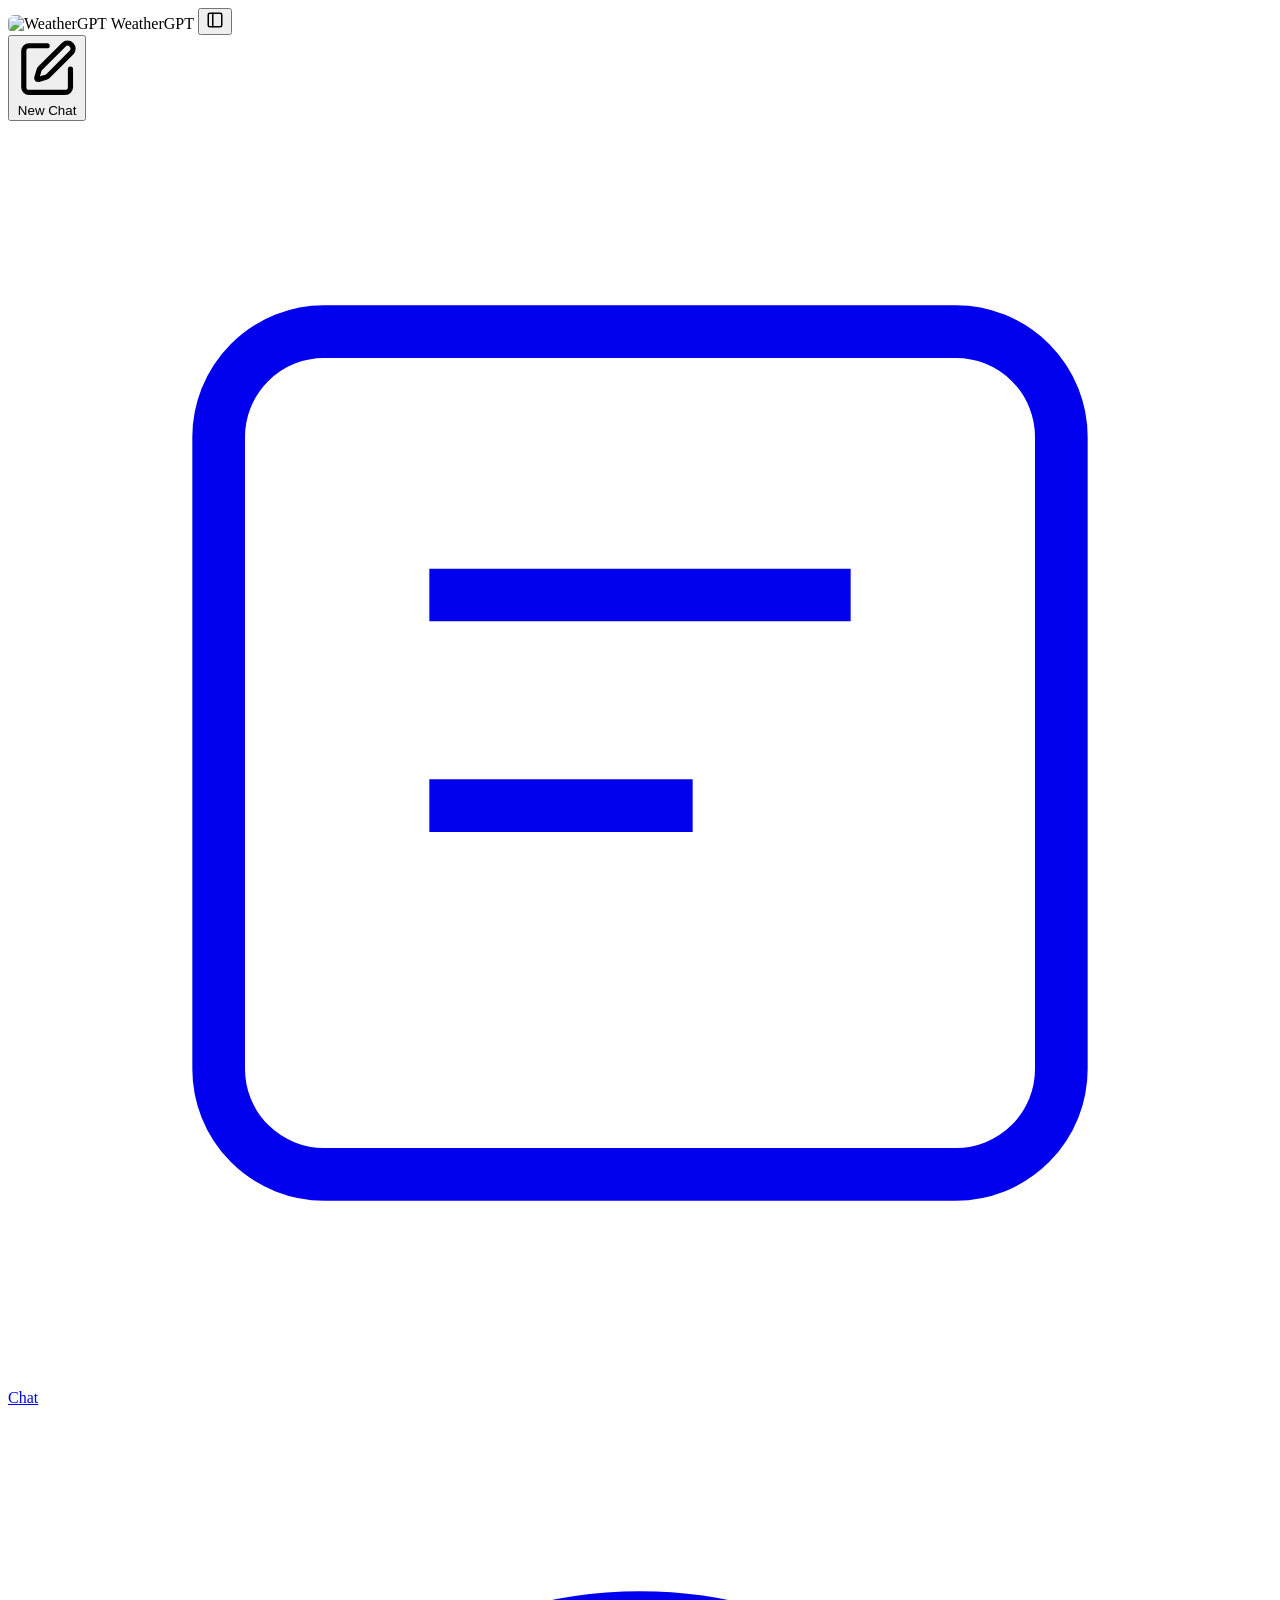
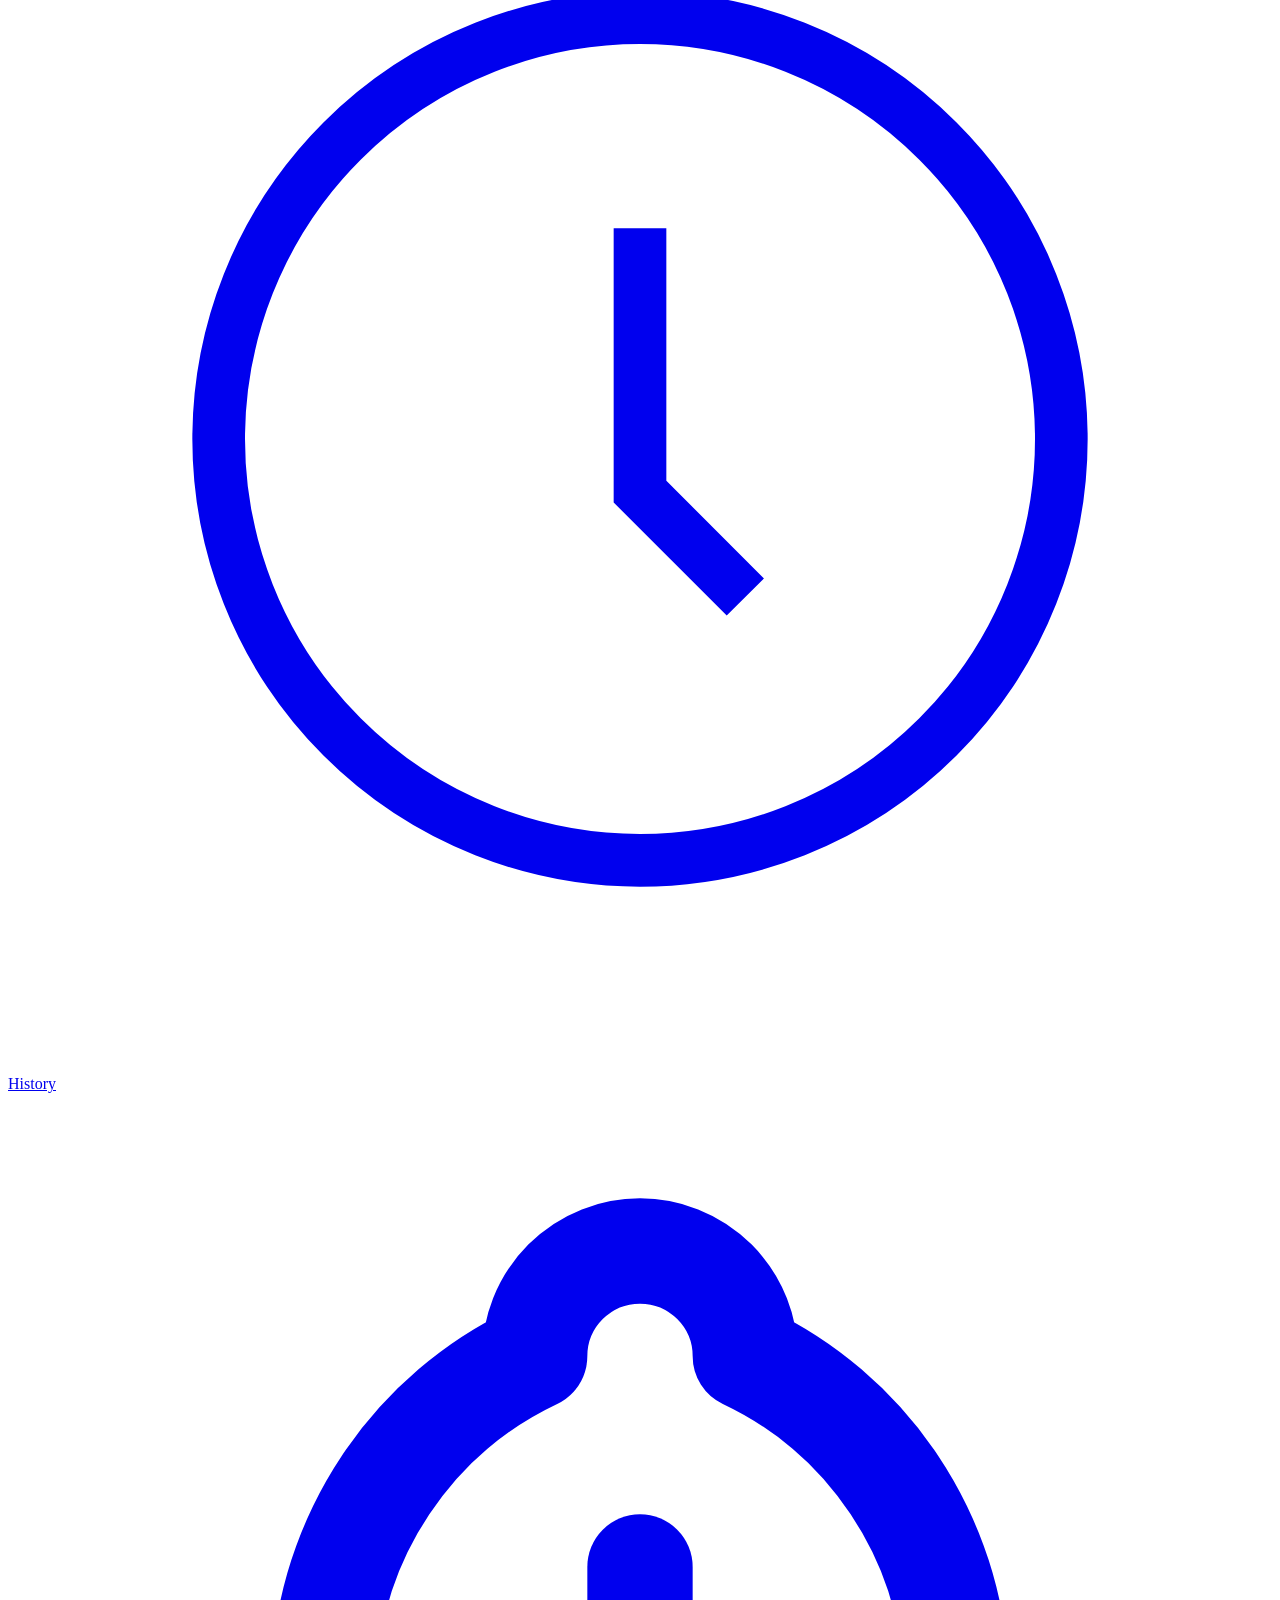
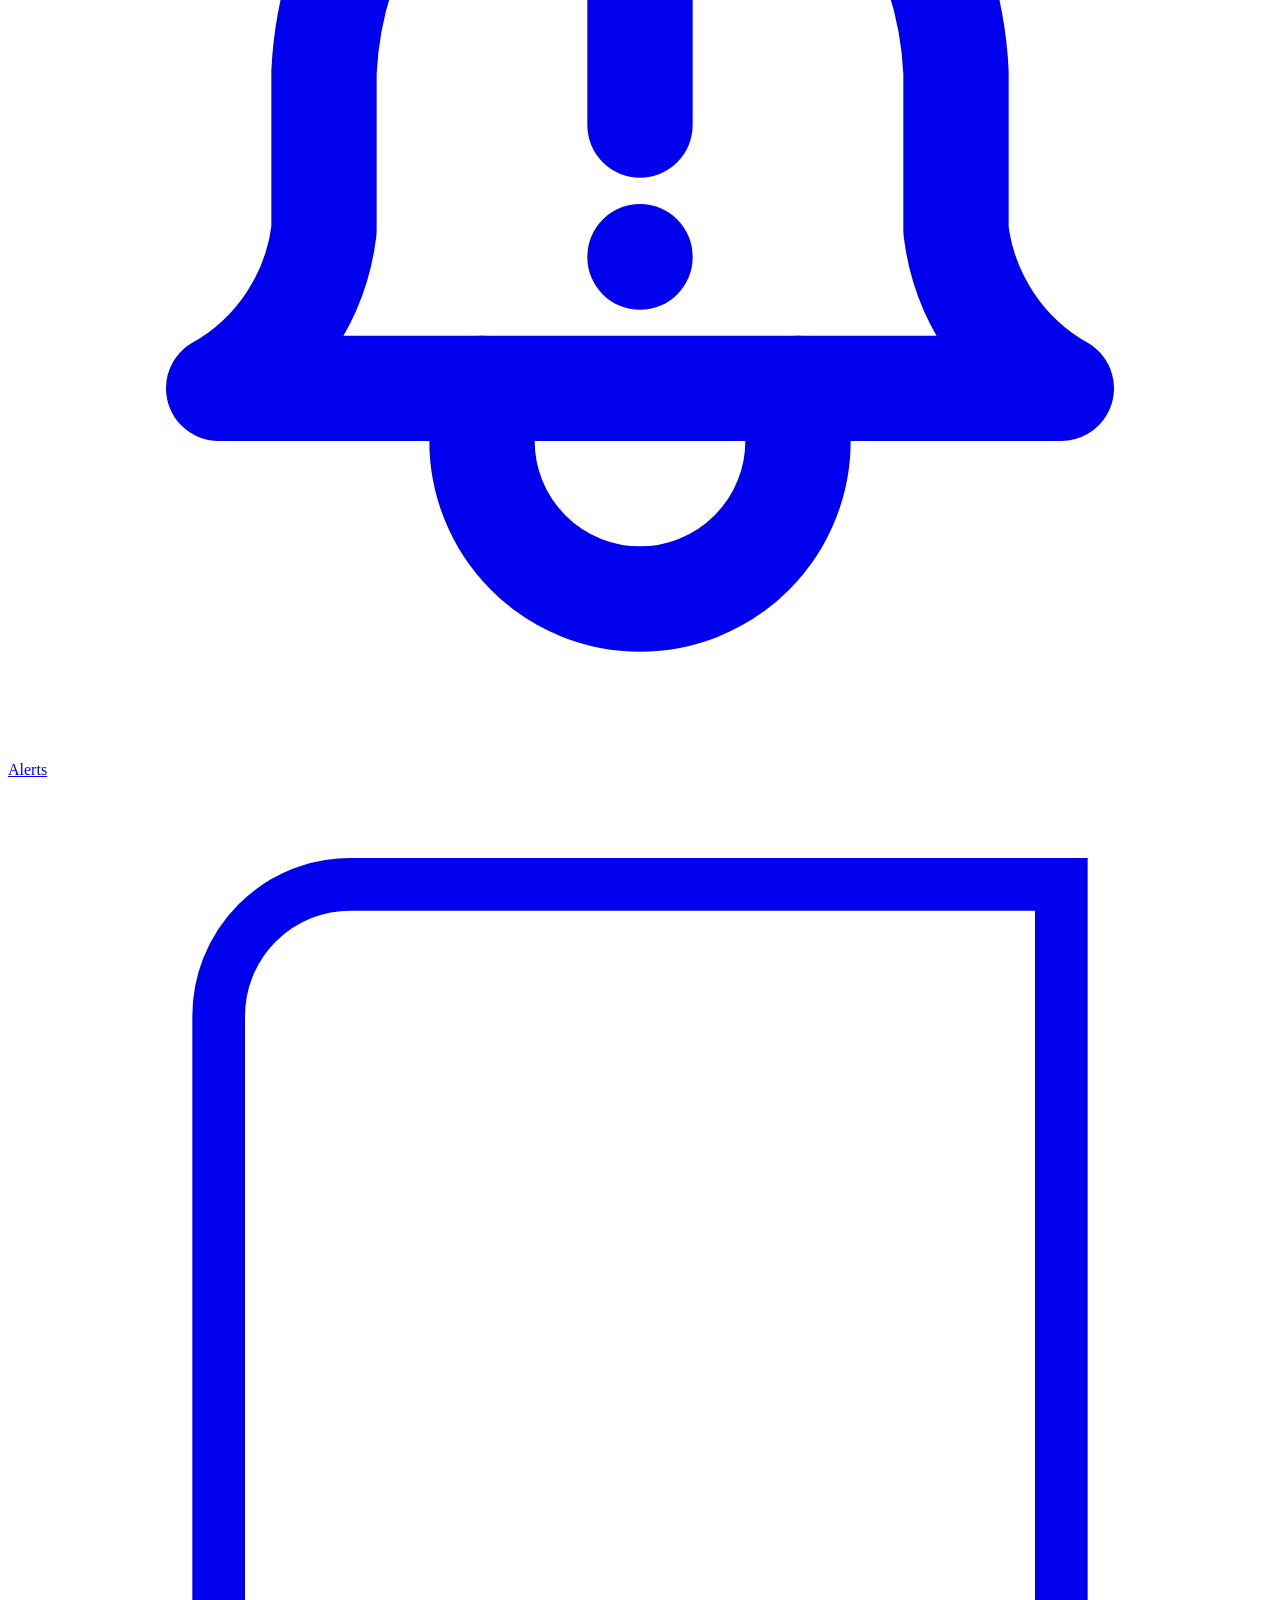
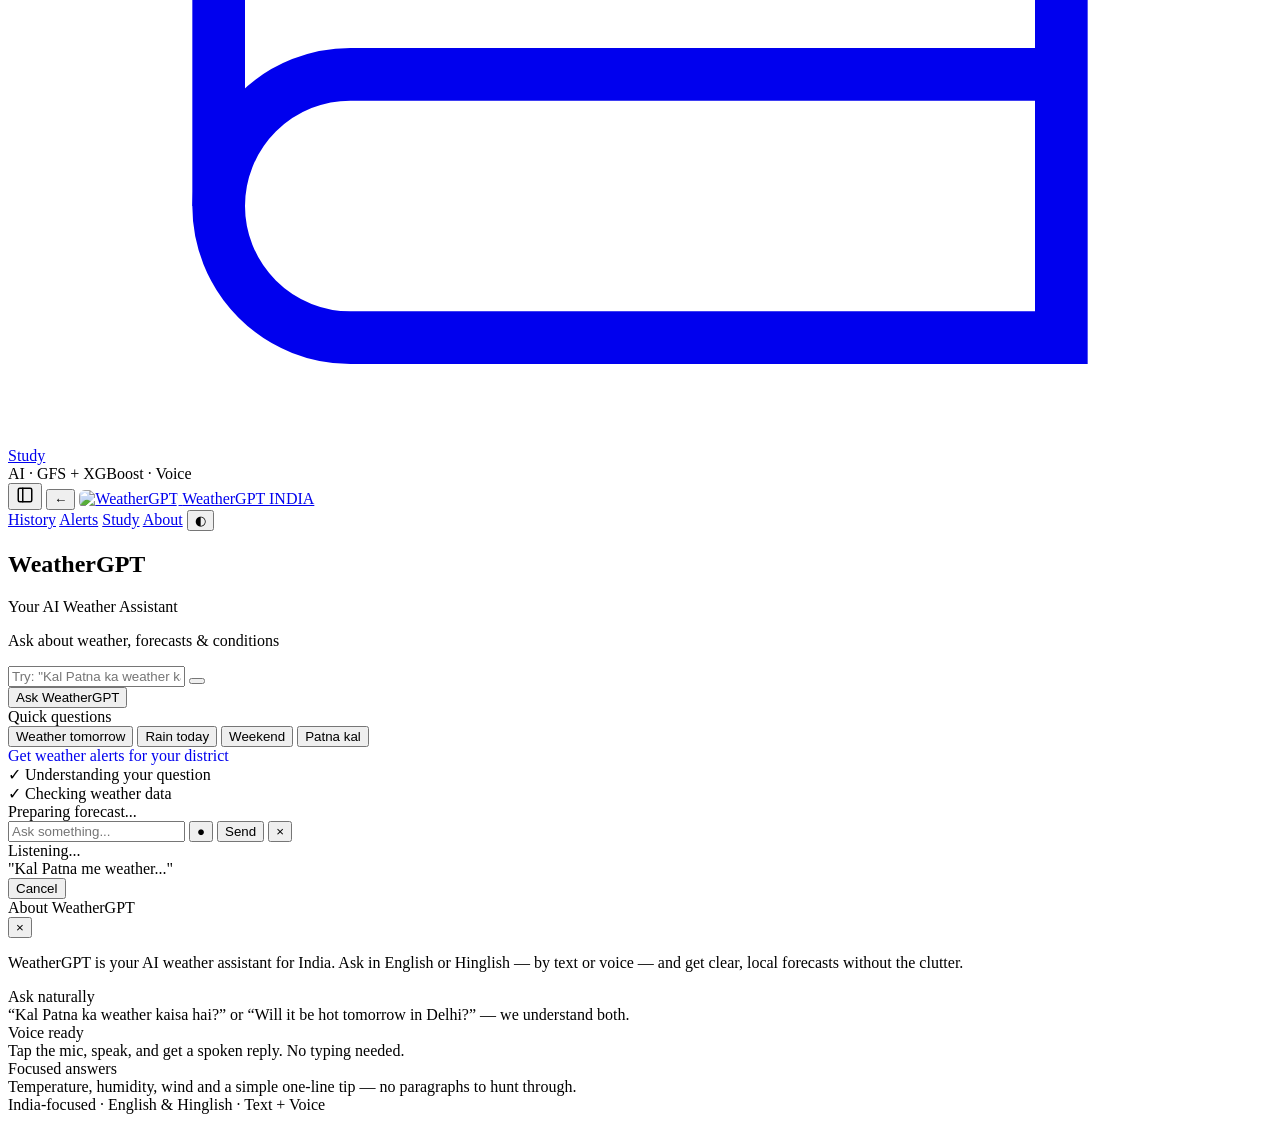
==== ui/chat.html @ 11d34b41 "Add files via upload" ====
<!doctype html>
<html lang="en">

<head>
  <meta charset="utf-8" />
  <meta name="viewport" content="width=device-width, initial-scale=1" />
  <title>WeatherGPT — Your AI Weather Assistant</title>
  <link rel="preconnect" href="https://fonts.googleapis.com">
  <link href="https://fonts.googleapis.com/css2?family=Inter:wght@400;500;600;700;800&display=swap" rel="stylesheet">
  <link rel="icon" href="favicon.ico" sizes="32x32" />
  <link rel="apple-touch-icon" href="icon-180.png" />
  <link rel="stylesheet" href="style.css" />
</head>

<body>
  <div class="bgGlow"></div>

  <!-- DESKTOP LAYOUT -->
  <div class="appShell">
    <aside class="sidebar" id="sidebar">
      <div class="sideTop">
        <div class="sideBrand">
          <img src="weathergpt.png" alt="WeatherGPT"
            style="width:24px;height:24px;border-radius:6px;object-fit:cover;flex-shrink:0" />
          <span class="sideName">WeatherGPT</span>
          <button id="sidebarClose" class="sidebarClose" aria-label="Toggle sidebar" title="Toggle sidebar"><svg
              xmlns="http://www.w3.org/2000/svg" width="18" height="18" viewBox="0 0 24 24" fill="none"
              stroke="currentColor" stroke-width="2" stroke-linecap="round" stroke-linejoin="round">
              <rect width="18" height="18" x="3" y="3" rx="2" />
              <path d="M9 3v18" />
            </svg></button>
        </div>
        <button id="newChatBtn" class="newChatBtn"><span class="icon"><svg viewBox="0 0 24 24" fill="none"
              stroke="currentColor" stroke-width="2" stroke-linecap="round" stroke-linejoin="round">
              <path d="M12 3H5a2 2 0 0 0-2 2v14a2 2 0 0 0 2 2h14a2 2 0 0 0 2-2v-7" />
              <path
                d="M18.375 2.625a1 1 0 0 1 3 3l-9.013 9.014a2 2 0 0 1-.853.505l-2.873.84a.5.5 0 0 1-.62-.62l.84-2.873a2 2 0 0 1 .506-.852z" />
            </svg></span> <span class="text">New Chat</span></button>
        <nav class="sideNav">
          <a href="/" class="sideLink active"><span class="icon"><svg viewBox="0 0 24 24" fill="none"
                stroke="currentColor">
                <rect x="4" y="4" width="16" height="16" rx="2" />
                <path d="M8 9h8M8 13h5" />
              </svg></span> <span class="text">Chat</span></a>
          <a href="/history.html" class="sideLink"><span class="icon"><svg viewBox="0 0 24 24" fill="none"
                stroke="currentColor">
                <circle cx="12" cy="12" r="8" />
                <path d="M12 8v5l2 2" />
              </svg></span> <span class="text">History</span></a>
          <a href="/alerts.html" class="sideLink"><span class="icon" style="position:relative"><svg
                xmlns="http://www.w3.org/2000/svg" viewBox="0 0 24 24" fill="none" stroke="currentColor"
                stroke-width="2" stroke-linecap="round" stroke-linejoin="round">
                <path d="M10 5a2 2 0 1 1 4 0a7 7 0 0 1 4 6v3a4 4 0 0 0 2 3h-16a4 4 0 0 0 2 -3v-3a7 7 0 0 1 4 -6" />
                <path d="M9 17v1a3 3 0 0 0 6 0v-1" />
                <path d="M12 9v3" />
                <path d="M12 14.5v.01" />
              </svg><span id="alertBadge" class="alertBadge hidden"></span></span> <span class="text">Alerts</span></a>
          <a href="/study.html" class="sideLink"><span class="icon"><svg viewBox="0 0 24 24" fill="none"
                stroke="currentColor">
                <path d="M4 19.5A2.5 2.5 0 016.5 17H20" />
                <path d="M6.5 2H20v20H6.5A2.5 2.5 0 014 19.5v-15A2.5 2.5 0 016.5 2z" />
              </svg></span> <span class="text">Study</span></a>
        </nav>
      </div>
      <div class="sideFoot">
        <span class="footText">AI · GFS + XGBoost · Voice</span>
      </div>
    </aside>
    <div id="sidebarOverlay" class="sidebarOverlay hidden"></div>

    <div class="mainCol">
      <header class="topbar">
        <div class="topbarInner">
          <div class="brandRow">
            <button id="sidebarOpen" class="iconBtn" aria-label="Open sidebar" title="Toggle sidebar"><svg
                xmlns="http://www.w3.org/2000/svg" width="18" height="18" viewBox="0 0 24 24" fill="none"
                stroke="currentColor" stroke-width="2" stroke-linecap="round" stroke-linejoin="round">
                <rect width="18" height="18" x="3" y="3" rx="2" />
                <path d="M9 3v18" />
              </svg></button>
            <button id="backBtn" class="backBtn hidden" aria-label="Back">←</button>
            <a href="/" class="brandLink">
              <img src="weathergpt.png" alt="WeatherGPT"
                style="width:26px;height:26px;border-radius:6px;object-fit:cover;flex-shrink:0" />
              <span class="brandName">WeatherGPT</span>
              <span class="brandBadge">INDIA</span>
            </a>
          </div>
          <div class="topActions">

            <a href="/history.html" class="topLink">History</a>
            <a href="/alerts.html" class="topLink">Alerts</a>
            <a href="/study.html" class="topLink">Study</a>
            <a id="aboutLink" class="topLink" href="#">About</a>
            <button id="themeToggle" class="iconBtn" aria-label="Toggle theme" title="Toggle theme">◐</button>
          </div>
        </div>
      </header>

      <!-- LANDING -->
      <section id="landingView" class="landing">
        <div class="landingInner">
          <h1 class="landingTitle">WeatherGPT</h1>
          <p class="landingSub">Your AI Weather Assistant</p>
          <p class="landingDesc">Ask about weather, forecasts & conditions</p>

          <div class="landingSearchCard" id="landingSearchCard">
            <div class="landingInputRow">
              <input id="landingInput" type="text" placeholder='Try: "Kal Patna ka weather kaisa hai?"'
                autocomplete="off" spellcheck="false" />
              <button id="landingMic" class="landingMic" type="button" aria-label="Voice">
                <span class="micCircle"></span>
              </button>
            </div>
          </div>
          <button id="askBtn" class="askBtn">Ask WeatherGPT</button>

          <div class="quickRow">
            <span class="quickLabel">Quick questions</span>
            <div class="quickChips">
              <button data-q="What is the weather tomorrow in Kolkata?">Weather tomorrow</button>
              <button data-q="Will it rain today in Delhi?">Rain today</button>
              <button data-q="What will the weather be on the weekend in Mumbai?">Weekend</button>
              <button data-q="Kal Patna me mausam kaisa rahega?">Patna kal</button>
            </div>
          </div>

          <a href="/alerts.html" class="alertCta"
            style="display:inline-block;text-decoration:none;text-align:center">Get weather alerts for your district</a>
        </div>
      </section>

      <!-- CHAT -->
      <section id="chatView" class="chatView hidden">
        <div id="chatHistory" class="chatHistory"></div>

        <!-- Processing steps -->
        <div id="processing" class="processing hidden">
          <div class="procCard">
            <div class="procRow done"><span class="procDot">✓</span> Understanding your question</div>
            <div class="procRow done"><span class="procDot">✓</span> Checking weather data</div>
            <div class="procRow active"><span class="procSpinner"></span> Preparing forecast...</div>
          </div>
        </div>

        <!-- Composer -->
        <div class="composer">
          <div class="composerInner">
            <input id="chatInput" type="text" placeholder="Ask something..." autocomplete="off" />
            <button id="chatMic" class="composerMic" type="button" aria-label="Voice">●</button>
            <button id="chatSend" class="composerSend" type="button">Send</button>
            <button id="clearBtn" class="composerClear hidden" type="button">×</button>
          </div>
          <div id="chatStatus" class="chatStatus"></div>
          <div id="chatError" class="errorBox hidden"></div>
        </div>
      </section>
    </div>
  </div>

  <!-- VOICE MODAL -->
  <div id="voiceModal" class="voiceModal hidden">
    <div class="voiceCard">
      <div class="voiceMicWrap">
        <div class="voiceMicOuter">
          <div class="voiceMicInner"></div>
        </div>
      </div>
      <div class="voiceTitle">Listening...</div>
      <div id="voiceTranscript" class="voiceTranscript">"Kal Patna me weather..."</div>
      <button id="voiceCancel" class="voiceCancel">Cancel</button>
    </div>
  </div>

  <!-- ABOUT MODAL -->
  <div id="aboutModal" class="aboutModal hidden">
    <div class="aboutCard">
      <div class="aboutHead">
        <div class="aboutTitle">About WeatherGPT</div>
        <button id="aboutClose" class="aboutClose" type="button">×</button>
      </div>
      <p class="aboutText">WeatherGPT is your AI weather assistant for India. Ask in English or Hinglish — by text or
        voice — and get clear, local forecasts without the clutter.</p>
      <div class="aboutGrid">
        <div class="aboutItem">
          <div class="aboutItemTitle">Ask naturally</div>
          <div class="aboutItemDesc">“Kal Patna ka weather kaisa hai?” or “Will it be hot tomorrow in Delhi?” — we
            understand both.</div>
        </div>
        <div class="aboutItem">
          <div class="aboutItemTitle">Voice ready</div>
          <div class="aboutItemDesc">Tap the mic, speak, and get a spoken reply. No typing needed.</div>
        </div>
        <div class="aboutItem">
          <div class="aboutItemTitle">Focused answers</div>
          <div class="aboutItemDesc">Temperature, humidity, wind and a simple one-line tip — no paragraphs to hunt
            through.</div>
        </div>
      </div>
      <div class="aboutFoot">India-focused · English & Hinglish · Text + Voice</div>
    </div>
  </div>



  <script src="app.js"></script>
</body>

</html>
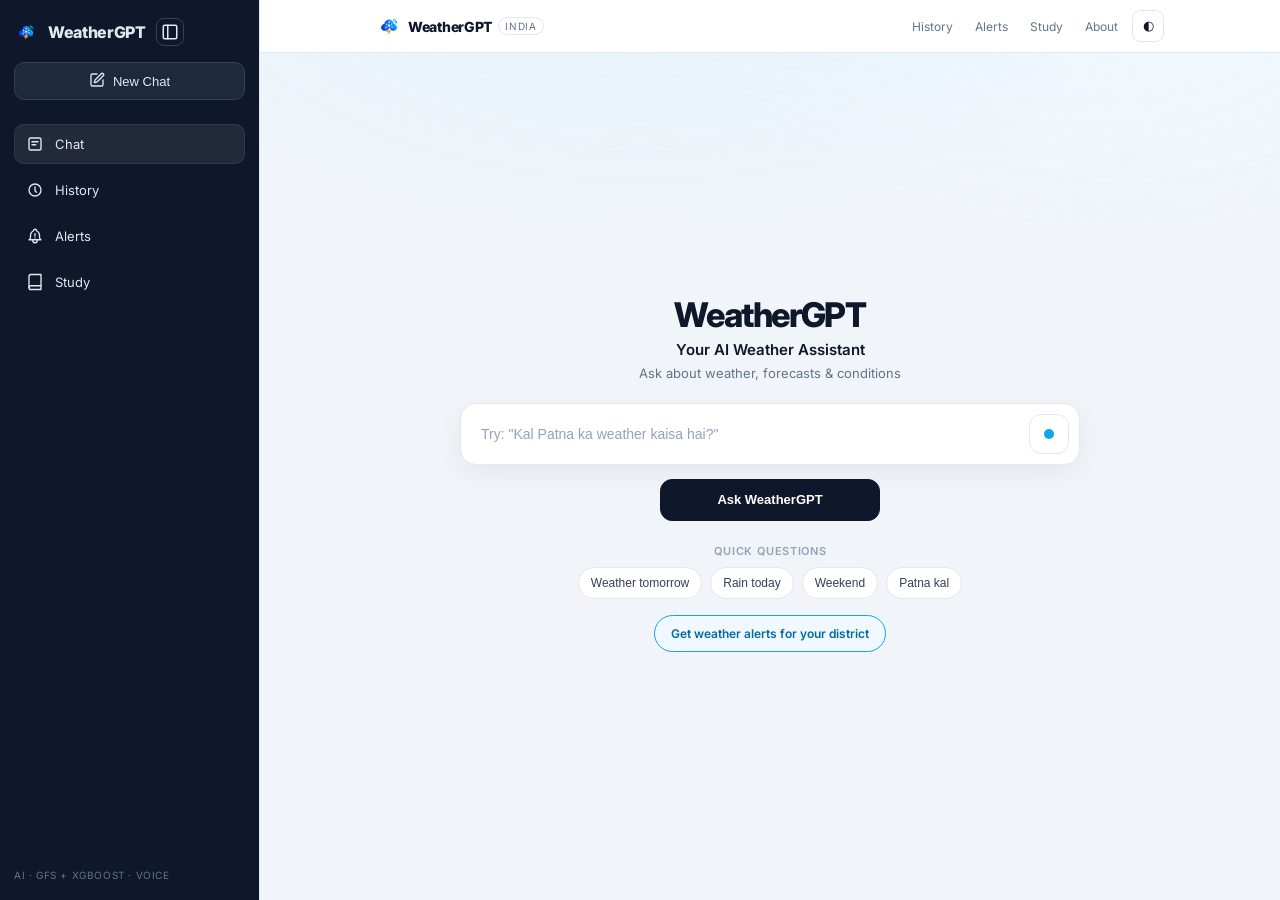
==== commit c18ba2a5: "Update chat.html" ====
--- a/ui/chat.html
+++ b/ui/chat.html
@@ -206,4 +206,4 @@
   <script src="app.js"></script>
 </body>
 
-</html>+</html>
--- a/ui/style.css
+++ b/ui/style.css
@@ -0,0 +1,196 @@
+:root{--bg:#f1f5f9;--surface:#ffffff;--text:#0f172a;--muted:#64748b;--border:#e2e8f0;--nav:#ffffff;--sidebar:#0f172a;--sidebar-text:#e2e8f0}
+[data-theme="dark"]{--bg:#0b1220;--surface:#111a2e;--text:#e2e8f0;--muted:#94a3b8;--border:#1e293b;--nav:#0f172a;--sidebar:#070d1a;--sidebar-text:#cbd5e1}
+*{box-sizing:border-box}html,body{margin:0;overflow-x:hidden}
+body{font-family:Inter,system-ui,-apple-system,sans-serif;background:var(--bg);color:var(--text);min-height:100vh;transition:background .25s,color .25s}
+img{max-width:100%}
+.bgGlow{position:fixed;inset:0;pointer-events:none;background:radial-gradient(900px 500px at 50% -8%, #e0f2fe 0%, transparent 62%), radial-gradient(700px 420px at 88% 0%, #f0f9ff 0%, transparent 60%);opacity:.9}
+[data-theme="dark"] .bgGlow{opacity:.25}
+.appShell{display:flex;min-height:100vh;position:relative}
+.sidebar{width:260px;background:var(--sidebar);color:var(--sidebar-text);display:flex;flex-direction:column;justify-content:space-between;padding:18px 14px;border-right:1px solid var(--border);position:fixed;inset:0 auto 0 0;z-index:30;transform:translateX(0);transition:transform .28s ease, width .28s ease, background .25s}
+.sidebar.collapsed{transform:translateX(-100%)}
+.sidebarOverlay{position:fixed;inset:0;background:rgba(2,6,23,.45);backdrop-filter:blur(2px);z-index:25}
+@media(min-width:860px){
+  .sidebar{position:fixed !important;top:0;left:0;bottom:0;height:100vh !important;width:260px;z-index:30;transform:none !important;display:flex !important;flex-direction:column;justify-content:space-between;overflow-y:auto}
+  .sidebar.collapsed{transform:none !important;width:64px !important;padding:18px 6px !important;align-items:center !important;overflow-x:hidden !important}
+  .sidebar.collapsed .sideName,.sidebar.collapsed .sideLink .text,.sidebar.collapsed .newChatBtn .text,.sidebar.collapsed .footText{display:none !important}
+  .sidebar.collapsed .sideBrand{justify-content:center}
+  .sidebar.collapsed .sideLink{justify-content:center;padding:0;display:grid;place-items:center;width:40px;height:40px;margin:0 auto}
+  .sidebar.collapsed .newChatBtn{padding:0;width:40px;height:40px;display:grid;place-items:center;margin:0 auto}
+  .sidebar.collapsed .sidebarClose{transform:rotate(180deg)}
+  .sidebarOverlay{display:none !important}
+  #sidebarOpen{display:none !important}
+  .mainCol{margin-left:260px;width:calc(100% - 260px);min-width:0;max-width:calc(100% - 260px);transition:margin-left .28s ease, width .28s ease}
+  .sidebar.collapsed ~ .mainCol,.sidebar.collapsed + .sidebarOverlay + .mainCol{margin-left:64px;width:calc(100% - 64px);max-width:calc(100% - 64px)}
+}
+@media(max-width:859px){
+  .sidebar{width:280px;max-width:85vw}
+  .sidebar.collapsed{transform:translateX(-100%) !important;width:280px !important;padding:18px 14px !important;align-items:stretch !important}
+  .sidebar.collapsed .sideName,.sidebar.collapsed .sideLink .text,.sidebar.collapsed .newChatBtn .text,.sidebar.collapsed .footText{display:block !important}
+  .sidebar.collapsed .sideLink{width:auto !important;height:auto !important;padding:9px 10px !important;display:flex !important}
+  .sidebar.collapsed .newChatBtn{width:100% !important;height:38px !important;display:flex !important}
+  #sidebarOpen{display:grid !important;visibility:visible !important}
+  .mainCol{margin-left:0 !important;width:100% !important;max-width:100vw !important;min-width:0 !important;overflow-x:hidden}
+}
+.sidebar.collapsed .sideBrand img{display:none}
+.sideTop{display:flex;flex-direction:column;gap:16px}
+.sideBrand{display:flex;align-items:center;gap:10px;font-weight:800}
+.sideDot{width:9px;height:9px;border-radius:50%;background:#38bdf8;box-shadow:0 0 0 6px rgba(56,189,248,.15)}
+.sideName{letter-spacing:-0.02em}
+.newChatBtn{width:100%;height:38px;padding:0 12px;border-radius:10px;border:1px solid #334155;background:#1e293b;color:#e2e8f0;font-size:13px;font-weight:500;cursor:pointer;display:flex;align-items:center;justify-content:center;gap:8px}
+.newChatBtn:hover{background:#334155}
+.sideNav{display:flex;flex-direction:column;gap:6px;margin-top:8px}
+.sideLink{padding:9px 10px;border-radius:10px;color:var(--sidebar-text);text-decoration:none;font-size:13px;border:1px solid transparent;display:flex;align-items:center;gap:10px}
+.sideLink .icon{width:20px;height:20px;display:grid;place-items:center;flex-shrink:0;position:relative}
+.sideLink .icon svg{width:18px;height:18px;stroke:currentColor;fill:none;stroke-width:1.8;stroke-linecap:round;stroke-linejoin:round}
+.newChatBtn .icon svg{width:16px;height:16px}
+.alertBadge{position:absolute;top:-4px;right:-4px;width:11px;height:11px;background:linear-gradient(135deg,#ef4444,#dc2626);border:2px solid #ffffff;border-radius:50%;display:none;box-shadow:0 2px 6px rgba(239,68,68,.45), 0 0 0 2px rgba(255,255,255,.9)}
+.alertBadge.show{display:block;animation:badgePulse 1.8s infinite}
+.badgeIcon{display:none}
+.sideLink.active,.sideLink:hover{background:rgba(255,255,255,.08);border-color:rgba(255,255,255,.08)}
+.sidebarClose{margin-left:auto;width:28px;height:28px;padding:0;margin:0;border-radius:8px;border:1px solid #334155;background:transparent;color:var(--sidebar-text);cursor:pointer;display:inline-flex;align-items:center;justify-content:center;line-height:0;flex-shrink:0;transition:background .2s}
+.sidebarClose:hover{background:rgba(255,255,255,.1)}
+.sidebarClose svg{display:block;margin:auto;flex-shrink:0}
+.sideFoot{font-size:10px;letter-spacing:.06em;color:#64748b;text-transform:uppercase;line-height:1.4}
+.mainCol{flex:1;min-width:0;display:flex;flex-direction:column;min-height:100vh}
+.topbar{position:sticky;top:0;z-index:15;background:var(--nav);backdrop-filter:blur(10px);border-bottom:1px solid var(--border);transition:background .25s,border-color .25s}
+.topbarInner{width:100%;max-width:820px;margin:0 auto;padding:10px 16px;display:flex;align-items:center;justify-content:space-between;gap:8px;box-sizing:border-box}
+.backBtn{width:36px;height:36px;border-radius:10px;border:1px solid var(--border);background:var(--surface);color:var(--text);cursor:pointer;flex-shrink:0}
+.brandRow{display:flex;align-items:center;gap:8px;flex-shrink:0;min-width:0}
+.brandLink{display:inline-flex;align-items:center;gap:6px;text-decoration:none;color:inherit;flex-shrink:0}
+.brandDot{width:8px;height:8px;border-radius:50%;background:#0ea5e9;box-shadow:0 0 0 5px #e0f2fe;flex-shrink:0}
+.brandName{font-weight:800;font-size:14px;letter-spacing:-0.02em;white-space:nowrap}
+.brandBadge{font-size:10px;letter-spacing:.07em;border:1px solid var(--border);padding:2px 6px;border-radius:999px;color:var(--muted);background:var(--surface);white-space:nowrap;flex-shrink:0}
+.topActions{display:flex;align-items:center;gap:6px;flex-shrink:0}
+.topLink{font-size:12px;color:var(--muted);text-decoration:none;white-space:nowrap;padding:4px 8px;border-radius:6px;transition:all .18s}
+.topLink:hover{color:var(--text);background:rgba(255,255,255,.08)}
+.topLink.active{color:var(--text);font-weight:700;background:var(--surface);border:1px solid var(--border)}
+.iconBtn{width:32px;height:32px;padding:0;margin:0;border-radius:8px;border:1px solid var(--border);background:var(--surface);color:var(--text);cursor:pointer;flex-shrink:0;display:inline-flex;align-items:center;justify-content:center;line-height:0;box-sizing:border-box;transition:background .2s,border-color .2s,color .2s}
+.iconBtn:hover{background:var(--bg)}
+.iconBtn svg{display:block;margin:auto;flex-shrink:0}
+.landing{min-height:calc(100vh - 57px);display:flex;align-items:center;justify-content:center;padding:24px 16px}
+.landing.hidden{display:none !important}
+.landingInner{width:100%;max-width:620px;text-align:center}
+.landingTitle{font-size:34px;font-weight:800;letter-spacing:-0.04em;margin:0;line-height:1}
+.landingSub{margin:8px 0 0;color:#0f172a;font-weight:600;font-size:15px}
+.landingDesc{margin:6px 0 0;color:#64748b;font-size:13px}
+.landingSearchCard{margin-top:22px;background:var(--surface);border:1px solid var(--border);border-radius:16px;padding:10px;box-shadow:0 8px 30px rgba(15,23,42,.06);transition:background .25s,border-color .25s}
+.landingInputRow{display:flex;gap:8px;align-items:center}
+#landingInput{flex:1;border:none;outline:none;font-size:14px;padding:12px 10px;background:transparent}
+#landingInput::placeholder{color:#94a3b8}
+.landingMic{width:40px;height:40px;border-radius:12px;border:1px solid #e2e8f0;background:#fff;cursor:pointer;display:grid;place-items:center}
+.micCircle{width:10px;height:10px;border-radius:50%;background:#0ea5e9;display:block}
+.askBtn{margin-top:14px;width:100%;max-width:220px;height:42px;border-radius:12px;border:1px solid #0f172a;background:#0f172a;color:#fff;font-weight:600;font-size:13px;cursor:pointer}
+.askBtn:disabled{opacity:.5;cursor:not-allowed}
+.quickChips button:disabled{opacity:.5;cursor:not-allowed}
+#landingInput:disabled,.composerMic:disabled,.landingMic:disabled{opacity:.5;cursor:not-allowed}
+.landingSearchCard.loading{border-color:#0ea5e9;box-shadow:0 0 0 4px #e0f2fe}
+.quickRow{margin-top:18px}
+.quickLabel{font-size:11px;letter-spacing:.06em;color:#94a3b8;text-transform:uppercase;font-weight:600}
+.quickChips{display:flex;gap:8px;flex-wrap:wrap;justify-content:center;margin-top:8px}
+.quickChips button{padding:8px 12px;border-radius:999px;border:1px solid #e2e8f0;background:#fff;color:#334155;font-size:12px;cursor:pointer}
+.quickChips button:hover{border-color:#0ea5e9}
+.chatView{flex:1;display:flex;flex-direction:column;max-width:780px;width:100%;margin:0 auto;padding:0 16px 0;min-height:calc(100vh - 57px)}
+.chatView.hidden{display:none !important}
+.chatHistory{flex:1;overflow:auto;padding:18px 0 12px;display:flex;flex-direction:column;gap:16px}
+.bubble{max-width:86%;border-radius:18px;padding:12px 14px;font-size:14px;line-height:1.6;word-break:break-word}
+.bubble.user{align-self:flex-end;background:#0f172a;color:#fff;border-bottom-right-radius:6px}
+.bubble.assistant{align-self:flex-start;background:var(--surface);border:1px solid var(--border);border-bottom-left-radius:6px;box-shadow:0 4px 16px rgba(15,23,42,.06);width:100%;max-width:92%}
+.weatherCard{margin-top:10px;background:var(--surface);border:1px solid var(--border);border-radius:14px;overflow:hidden}
+.weatherCardTop{padding:14px 14px 10px;display:flex;justify-content:space-between;gap:12px;align-items:flex-start}
+.loc{font-size:12px;letter-spacing:.06em;text-transform:uppercase;color:var(--muted);font-weight:600}
+.date{font-size:12px;color:var(--muted);margin-top:2px}
+.temp{font-size:36px;font-weight:800;letter-spacing:-0.04em;line-height:1;color:var(--text)}
+.temp sup{font-size:14px;font-weight:600;color:var(--muted)}
+.grid3{display:grid;grid-template-columns:repeat(3,1fr);gap:8px;padding:0 14px 12px}
+.gItem{background:var(--bg);border:1px solid var(--border);border-radius:10px;padding:8px 10px}
+.gLabel{font-size:10px;letter-spacing:.06em;text-transform:uppercase;color:var(--muted);font-weight:600}
+.gVal{margin-top:4px;font-size:13px;font-weight:700;color:var(--text)}
+.replyPlain{padding:12px 14px;border-top:1px solid var(--border);font-size:13px;line-height:1.65;color:var(--text);white-space:pre-wrap}
+.voicePlayRow{display:flex;gap:10px;align-items:center;padding:10px 14px;border-top:1px solid var(--border)}
+.playBtn{padding:7px 12px;border-radius:8px;border:1px solid var(--border);background:var(--surface);font-size:12px;cursor:pointer;color:var(--text)}
+.audioEl{flex:1;height:32px}
+.processing{padding:8px 0}
+.procCard{background:#fff;border:1px solid #e2e8f0;border-radius:12px;padding:12px 14px;display:flex;flex-direction:column;gap:8px;max-width:420px}
+.procRow{font-size:12px;color:#64748b;display:flex;gap:8px;align-items:center}
+.procRow.done{color:#0f172a}
+.procRow.active{color:#0ea5e9;font-weight:600}
+.procDot{width:18px;height:18px;border-radius:50%;background:#0ea5e9;color:#fff;display:grid;place-items:center;font-size:10px}
+.procSpinner{width:14px;height:14px;border:2px solid #e2e8f0;border-top-color:#0ea5e9;border-radius:50%;animation:spin .7s linear infinite}
+@keyframes spin{to{transform:rotate(360deg)}}
+.composer{position:sticky;bottom:0;background:rgba(248,250,252,.92);backdrop-filter:blur(10px);padding:12px 0 16px;border-top:1px solid #e2e8f0}
+.composerInner{max-width:780px;margin:0 auto;display:flex;gap:8px;align-items:center;background:#fff;border:1px solid #e2e8f0;border-radius:14px;padding:8px}
+.composerInner.loading{border-color:#0ea5e9;box-shadow:0 0 0 4px #e0f2fe}
+#chatInput{flex:1;border:none;outline:none;font-size:14px;padding:8px;background:transparent;color:var(--text)}
+#chatInput::placeholder{color:var(--muted)}
+.composerMic{width:36px;height:36px;border-radius:10px;border:1px solid #e2e8f0;background:#fff;cursor:pointer;color:var(--text)}
+.composerMic.on{background:#0f172a;color:#fff;border-color:#0f172a}
+.composerSend{height:36px;padding:0 14px;border-radius:10px;border:1px solid #0f172a;background:#0f172a;color:#fff;font-weight:600;font-size:12px;cursor:pointer;display:inline-flex;align-items:center;gap:6px}
+.composerSend:disabled{opacity:.6}
+.composerClear{width:32px;height:32px;border-radius:50%;border:1px solid #e2e8f0;background:#fff;cursor:pointer;color:var(--text)}
+.chatStatus{font-size:11px;color:var(--muted);min-height:12px;margin-top:6px;text-align:center}
+.errorBox{margin-top:8px;padding:10px 12px;background:#fef2f2;border:1px solid #fecaca;border-radius:10px;color:#991b1b;font-size:12px}
+.hidden{display:none !important}
+.skeletonChat{margin-top:10px}
+.skBubble{height:72px;background:linear-gradient(90deg,#fff 25%,#f1f5f9 50%,#fff 75%);background-size:200% 100%;animation:shimmer 1.2s infinite;border-radius:14px;border:1px solid #e2e8f0}
+[data-theme="dark"] .composer{background:rgba(11,18,32,.92);border-color:var(--border)}
+[data-theme="dark"] .composerInner{background:var(--surface);border-color:var(--border)}
+[data-theme="dark"] #chatInput::placeholder{color:var(--muted)}
+[data-theme="dark"] .composerMic{background:var(--surface);border-color:var(--border);color:var(--text)}
+[data-theme="dark"] .composerClear{background:var(--surface);border-color:var(--border);color:var(--text)}
+[data-theme="dark"] .procCard{background:var(--surface);border-color:var(--border)}
+[data-theme="dark"] .procRow.done{color:var(--text)}
+[data-theme="dark"] .procRow{color:var(--muted)}
+[data-theme="dark"] .skBubble{background:linear-gradient(90deg,var(--surface) 25%, var(--bg) 50%, var(--surface) 75%);border-color:var(--border)}
+@keyframes shimmer{0%{background-position:-200% 0}100%{background-position:200% 0}}
+.voiceModal{position:fixed;inset:0;background:rgba(15,23,42,.55);backdrop-filter:blur(6px);display:grid;place-items:center;z-index:40;padding:20px}
+.voiceModal.hidden{display:none !important}
+.voiceCard{background:#fff;border-radius:20px;padding:28px 22px;width:100%;max-width:360px;text-align:center;box-shadow:0 20px 60px rgba(0,0,0,.25)}
+.voiceMicWrap{display:grid;place-items:center;margin-bottom:16px}
+.voiceMicOuter{width:72px;height:72px;border-radius:50%;background:#e0f2fe;display:grid;place-items:center;animation:pulse 1.4s infinite}
+.voiceMicInner{width:28px;height:28px;border-radius:50%;background:#0ea5e9}
+@keyframes pulse{0%{box-shadow:0 0 0 0 rgba(14,165,233,.4)}70%{box-shadow:0 0 0 18px rgba(14,165,233,0)}100%{box-shadow:0 0 0 0 rgba(14,165,233,0)}}
+.voiceTitle{font-weight:700;margin-bottom:6px}
+.voiceTranscript{font-size:13px;color:#64748b;min-height:18px;margin-bottom:14px;white-space:pre-wrap}
+.voiceCancel{padding:8px 14px;border-radius:999px;border:1px solid #e2e8f0;background:#fff;cursor:pointer;font-size:12px}
+.aboutModal{position:fixed;inset:0;background:rgba(15,23,42,.55);backdrop-filter:blur(6px);display:grid;place-items:center;z-index:45;padding:20px}
+.aboutModal.hidden{display:none !important}
+.aboutCard{background:#ffffff;border:1px solid #e2e8f0;border-radius:16px;max-width:520px;width:100%;padding:18px;box-shadow:0 20px 60px rgba(0,0,0,.2)}
+.aboutHead{display:flex;justify-content:space-between;align-items:center;margin-bottom:8px}
+.aboutTitle{font-weight:800;letter-spacing:-0.02em;color:#0f172a}
+.aboutClose{width:32px;height:32px;border-radius:8px;border:1px solid #e2e8f0;background:#fff;color:#0f172a;cursor:pointer}
+.aboutText{font-size:13px;line-height:1.6;color:#334155;margin:8px 0 12px}
+.aboutGrid{display:grid;grid-template-columns:1fr;gap:10px}
+@media(min-width:520px){.aboutGrid{grid-template-columns:1fr 1fr 1fr}}
+.aboutItem{background:#f8fafc;border:1px solid #f1f5f9;border-radius:12px;padding:10px}
+.aboutItemTitle{font-size:12px;font-weight:700;color:#0f172a}
+.aboutItemDesc{font-size:12px;color:#64748b;margin-top:4px;line-height:1.5}
+.alertCta{margin-top:16px;padding:10px 16px;border-radius:999px;border:1px solid #0ea5e9;background:#f0f9ff;color:#0369a1;font-size:12px;font-weight:600;cursor:pointer}
+.alertCta:hover{background:#e0f2fe}
+.alertForm{display:flex;flex-direction:column;gap:10px;margin-top:10px;text-align:left}
+.fieldLabel{font-size:11px;letter-spacing:.06em;text-transform:uppercase;color:#64748b;font-weight:600}
+.alertInput{width:100%;padding:10px 12px;border-radius:10px;border:1px solid #e2e8f0;background:#f8fafc;font-size:13px;outline:none}
+.alertInput:focus{border-color:#0ea5e9;background:#fff}
+.fieldHint{font-size:11px;color:#94a3b8;line-height:1.4}
+.alertRow{display:flex;gap:8px;flex-wrap:wrap}
+.alertBtn{padding:10px 14px;border-radius:10px;border:1px solid #0f172a;background:#0f172a;color:#fff;font-weight:600;font-size:12px;cursor:pointer;flex:1}
+.alertBtn:disabled{opacity:.6}
+.alertStatus{margin-top:4px;font-size:12px;color:#0f172a;min-height:14px}
+.aboutFoot{margin-top:12px;font-size:11px;letter-spacing:.06em;color:#94a3b8;text-transform:uppercase}
+@media(max-width:640px){
+  .landing{padding:16px 12px;min-height:calc(100vh - 52px)}
+  .landingTitle{font-size:26px}
+  .landingSub{font-size:13px}
+  .landingSearchCard{padding:8px;border-radius:14px}
+  #landingInput{font-size:14px;padding:10px 8px}
+  .askBtn{max-width:100%;width:100%}
+  .topbarInner{padding:10px 12px}
+  .brandName{font-size:13px}
+  .brandBadge{display:none}
+  .quickChips{justify-content:flex-start}
+  .quickChips button{font-size:11px;padding:7px 10px}
+}
+@media(max-width:860px){
+  .topbarInner{padding:10px 12px}
+  .topActions .topLink{display:none}
+  .topActions{gap:6px}
+}
